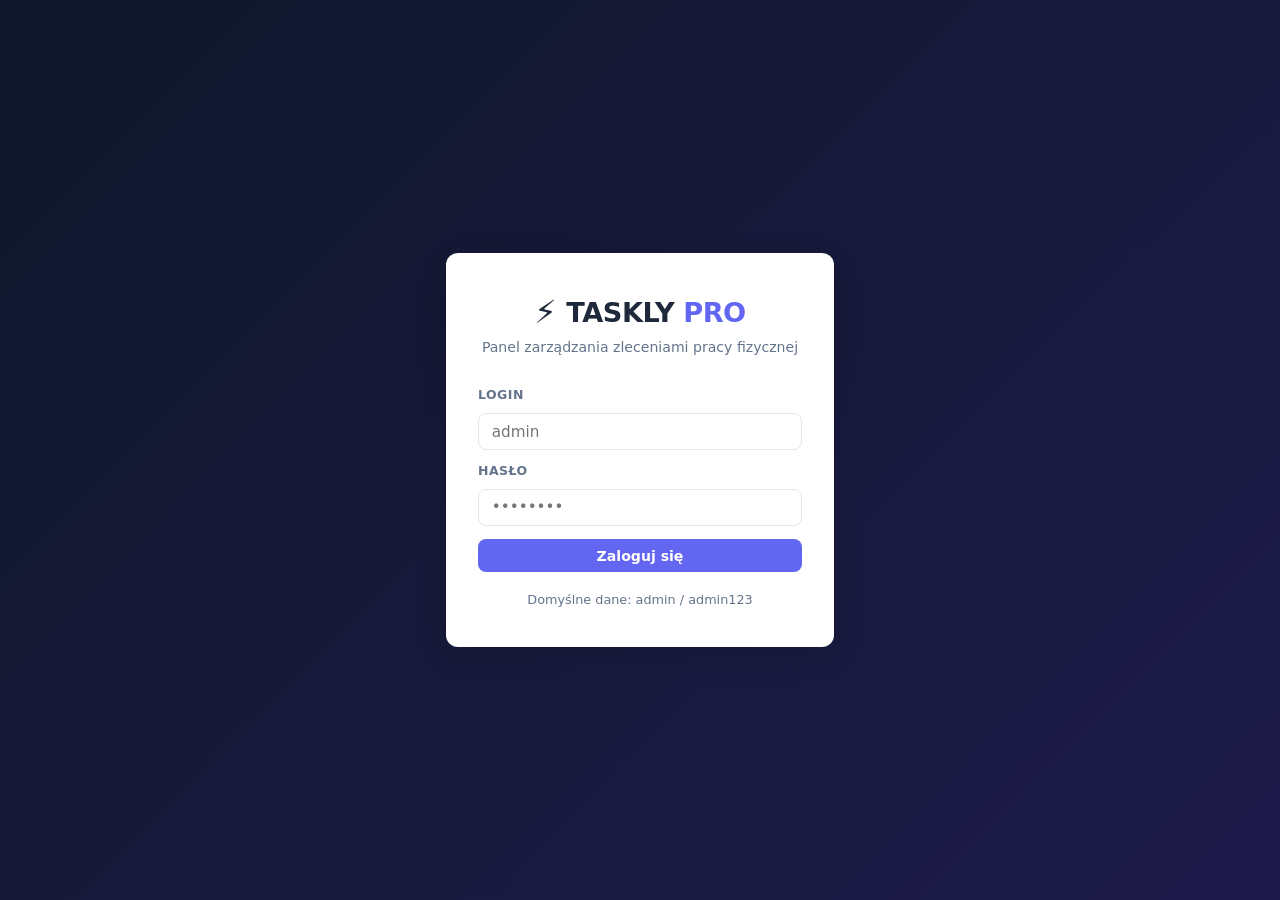
==== index.html @ d506e4e1 "Build TASKLY PRO - Complete SaaS work orders management web application Agent-Logs-Url: https://gith" ====
<!DOCTYPE html>
<html lang="pl">
<head>
  <meta charset="UTF-8" />
  <meta name="viewport" content="width=device-width, initial-scale=1.0" />
  <title>TASKLY PRO – Logowanie</title>
  <link rel="stylesheet" href="style.css" />
</head>
<body class="login-body">
  <div class="login-container">
    <div class="login-card">
      <div class="login-logo">
        <span class="logo-icon">⚡</span>
        <h1 class="logo-text">TASKLY <span class="logo-pro">PRO</span></h1>
      </div>
      <p class="login-subtitle">Panel zarządzania zleceniami pracy fizycznej</p>

      <form id="loginForm" class="login-form" novalidate>
        <div class="form-group">
          <label for="username">Login</label>
          <input
            type="text"
            id="username"
            placeholder="admin"
            autocomplete="username"
            required
          />
        </div>
        <div class="form-group">
          <label for="password">Hasło</label>
          <input
            type="password"
            id="password"
            placeholder="••••••••"
            autocomplete="current-password"
            required
          />
        </div>
        <div id="loginError" class="login-error hidden">
          Nieprawidłowy login lub hasło.
        </div>
        <button type="submit" class="btn btn-primary btn-full">
          Zaloguj się
        </button>
      </form>

      <p class="login-hint">Domyślne dane: admin / admin123</p>
    </div>
  </div>

  <script>
    // Redirect to app if already logged in
    if (localStorage.getItem('taskly_session') === 'active') {
      window.location.href = 'app.html';
    }

    document.getElementById('loginForm').addEventListener('submit', function (e) {
      e.preventDefault();
      const user = document.getElementById('username').value.trim();
      const pass = document.getElementById('password').value;
      const err  = document.getElementById('loginError');

      // Simple credential check – replace with real auth if needed
      if (user === 'admin' && pass === 'admin123') {
        localStorage.setItem('taskly_session', 'active');
        localStorage.setItem('taskly_user', user);
        window.location.href = 'app.html';
      } else {
        err.classList.remove('hidden');
      }
    });
  </script>
</body>
</html>
---- style.css ----
/* =============================================
   TASKLY PRO – style.css
   SaaS-style UI inspired by Stripe / Notion
   ============================================= */

/* ---------- CSS Variables ---------- */
:root {
  --bg:        #f4f6fb;
  --surface:   #ffffff;
  --sidebar-bg:#0f172a;
  --sidebar-fg:#94a3b8;
  --sidebar-active:#6366f1;
  --primary:   #6366f1;
  --primary-hover:#4f46e5;
  --text:      #1e293b;
  --text-muted:#64748b;
  --border:    #e2e8f0;
  --radius:    12px;
  --radius-sm: 8px;
  --shadow:    0 1px 3px rgba(0,0,0,.07), 0 4px 12px rgba(0,0,0,.05);
  --shadow-lg: 0 8px 30px rgba(0,0,0,.12);
  --green:  #22c55e; --green-light: #dcfce7;
  --yellow: #f59e0b; --yellow-light:#fef3c7;
  --blue:   #3b82f6; --blue-light:  #dbeafe;
  --purple: #8b5cf6; --purple-light:#ede9fe;
  --red:    #ef4444; --red-light:   #fee2e2;
  --sidebar-width: 230px;
  --topbar-height: 56px;
  --transition: .18s ease;
}

/* ---------- Reset ---------- */
*, *::before, *::after { box-sizing: border-box; margin: 0; padding: 0; }
html { font-size: 16px; }
body { font-family: 'Segoe UI', system-ui, -apple-system, sans-serif;
       color: var(--text); background: var(--bg); }
button { cursor: pointer; border: none; background: none; font-family: inherit; }
input, select, textarea { font-family: inherit; font-size: .9rem; }
a { color: inherit; text-decoration: none; }

/* ================================================
   LOGIN PAGE
   ================================================ */
.login-body {
  min-height: 100vh;
  display: flex;
  align-items: center;
  justify-content: center;
  background: linear-gradient(135deg, #0f172a 0%, #1e1b4b 100%);
}

.login-container { width: 100%; max-width: 420px; padding: 1rem; }

.login-card {
  background: var(--surface);
  border-radius: var(--radius);
  padding: 2.5rem 2rem;
  box-shadow: var(--shadow-lg);
}

.login-logo {
  display: flex;
  align-items: center;
  gap: .6rem;
  justify-content: center;
  margin-bottom: .5rem;
}
.logo-icon { font-size: 2rem; }
.logo-text  { font-size: 1.7rem; font-weight: 800; letter-spacing: -.5px; color: var(--text); }
.logo-pro   { color: var(--primary); }

.login-subtitle {
  text-align: center;
  color: var(--text-muted);
  font-size: .88rem;
  margin-bottom: 2rem;
}

.login-form .form-group { margin-bottom: 1.1rem; }
.login-form label { display: block; font-size: .82rem; font-weight: 600;
                    color: var(--text-muted); margin-bottom: .35rem; text-transform: uppercase; letter-spacing: .04em; }
.login-form input {
  width: 100%; padding: .65rem .9rem;
  border: 1.5px solid var(--border); border-radius: var(--radius-sm);
  font-size: .95rem; outline: none; transition: border-color var(--transition);
}
.login-form input:focus { border-color: var(--primary); }

.login-error {
  background: var(--red-light); color: var(--red);
  padding: .6rem .9rem; border-radius: var(--radius-sm);
  font-size: .88rem; margin-bottom: 1rem;
}

.login-hint {
  text-align: center; font-size: .8rem; color: var(--text-muted);
  margin-top: 1.2rem;
}

/* ================================================
   LAYOUT
   ================================================ */
.app-body { display: flex; min-height: 100vh; }

/* Sidebar */
.sidebar {
  width: var(--sidebar-width);
  background: var(--sidebar-bg);
  display: flex; flex-direction: column;
  position: fixed; top: 0; left: 0; bottom: 0; z-index: 100;
  transition: transform var(--transition);
}
.sidebar-header {
  display: flex; align-items: center; gap: .6rem;
  padding: 1.4rem 1.2rem 1rem;
  border-bottom: 1px solid rgba(255,255,255,.07);
}
.sidebar-header .logo-text { color: #f8fafc; font-size: 1.1rem; }
.sidebar-header .logo-icon { font-size: 1.4rem; }

.sidebar-nav { flex: 1; padding: .8rem 0; }
.nav-item {
  width: 100%; display: flex; align-items: center; gap: .75rem;
  padding: .7rem 1.2rem; color: var(--sidebar-fg); font-size: .88rem; font-weight: 500;
  border-radius: 0; transition: background var(--transition), color var(--transition);
  text-align: left;
}
.nav-item:hover  { background: rgba(255,255,255,.06); color: #f8fafc; }
.nav-item.active { background: rgba(99,102,241,.18); color: #f8fafc; border-left: 3px solid var(--sidebar-active); }
.nav-icon { font-size: 1rem; }

.sidebar-footer {
  padding: 1rem 1.2rem;
  border-top: 1px solid rgba(255,255,255,.07);
  display: flex; align-items: center; justify-content: space-between;
}
.sidebar-user { color: var(--sidebar-fg); font-size: .82rem; }

/* Topbar (mobile) */
.topbar {
  display: none;
  position: fixed; top: 0; left: 0; right: 0; height: var(--topbar-height);
  background: var(--sidebar-bg); z-index: 200;
  align-items: center; justify-content: space-between;
  padding: 0 1rem;
}
.topbar-title { color: #f8fafc; font-weight: 700; font-size: 1rem; }
.menu-toggle  { color: #f8fafc; font-size: 1.4rem; background: none; border: none; }

/* Main content */
.main-content {
  margin-left: var(--sidebar-width);
  flex: 1; min-width: 0;
  padding: 2rem;
  min-height: 100vh;
}

/* ================================================
   SECTIONS
   ================================================ */
.section { display: none; }
.section.active { display: block; }

.section-header {
  display: flex; align-items: center; justify-content: space-between;
  margin-bottom: 1.5rem; flex-wrap: wrap; gap: .5rem;
}
.section-header h2 { font-size: 1.5rem; font-weight: 700; }
.section-sub { color: var(--text-muted); font-size: .9rem; margin-top: .2rem; flex-basis: 100%; }

/* ================================================
   STAT CARDS (dashboard)
   ================================================ */
.stats-grid {
  display: grid;
  grid-template-columns: repeat(auto-fill, minmax(180px, 1fr));
  gap: 1rem; margin-bottom: 1.5rem;
}
.stat-card {
  background: var(--surface); border-radius: var(--radius);
  padding: 1.2rem; box-shadow: var(--shadow);
  display: flex; align-items: center; gap: 1rem;
  border-left: 4px solid var(--border);
  transition: box-shadow var(--transition);
}
.stat-card:hover { box-shadow: var(--shadow-lg); }
.stat-card.accent-green  { border-left-color: var(--green); }
.stat-card.accent-yellow { border-left-color: var(--yellow); }
.stat-card.accent-blue   { border-left-color: var(--blue); }
.stat-card.accent-purple { border-left-color: var(--purple); }
.stat-card.accent-red    { border-left-color: var(--red); }
.stat-icon  { font-size: 1.8rem; }
.stat-label { font-size: .75rem; color: var(--text-muted); font-weight: 600; text-transform: uppercase; letter-spacing: .04em; }
.stat-value { font-size: 1.5rem; font-weight: 800; margin-top: .1rem; }

/* ================================================
   CARDS
   ================================================ */
.card {
  background: var(--surface); border-radius: var(--radius);
  box-shadow: var(--shadow); border: 1px solid var(--border);
}
.card-header {
  display: flex; align-items: center; justify-content: space-between;
  padding: 1rem 1.2rem; border-bottom: 1px solid var(--border);
}
.card-header h3 { font-size: 1rem; font-weight: 700; }

/* ================================================
   JOBS GRID
   ================================================ */
.jobs-grid {
  display: grid;
  grid-template-columns: repeat(auto-fill, minmax(310px, 1fr));
  gap: 1rem;
}
.job-card {
  background: var(--surface); border-radius: var(--radius);
  border: 1px solid var(--border); box-shadow: var(--shadow);
  padding: 1.1rem 1.2rem; transition: box-shadow var(--transition);
  display: flex; flex-direction: column; gap: .7rem;
}
.job-card:hover { box-shadow: var(--shadow-lg); }

.job-card-top {
  display: flex; justify-content: space-between; align-items: flex-start;
}
.job-city { font-size: 1.05rem; font-weight: 700; }
.job-date { font-size: .78rem; color: var(--text-muted); }

.job-meta {
  display: flex; gap: .8rem; flex-wrap: wrap;
  font-size: .82rem; color: var(--text-muted);
}
.job-meta span { display: flex; align-items: center; gap: .25rem; }

.job-profit {
  font-size: 1rem; font-weight: 700; color: var(--green);
  display: flex; align-items: center; gap: .3rem;
}
.job-profit.negative { color: var(--red); }

.job-actions {
  display: flex; gap: .5rem; flex-wrap: wrap; align-items: center;
  padding-top: .5rem; border-top: 1px solid var(--border);
}

.status-badge {
  font-size: .72rem; font-weight: 700; letter-spacing: .04em; text-transform: uppercase;
  padding: .25rem .6rem; border-radius: 100px;
}
.status-NOWE      { background: var(--blue-light);   color: var(--blue); }
.status-W_TRAKCIE { background: var(--yellow-light);  color: var(--yellow); }
.status-ZROBIONE  { background: var(--green-light);   color: var(--green); }

/* Recent jobs list (dashboard) */
.jobs-list { padding: .5rem 0; }
.job-list-row {
  display: flex; align-items: center; justify-content: space-between;
  padding: .7rem 1.2rem; font-size: .88rem;
  border-bottom: 1px solid var(--border);
  gap: 1rem; flex-wrap: wrap;
}
.job-list-row:last-child { border-bottom: none; }
.job-list-city { font-weight: 600; }
.job-list-profit { font-weight: 700; color: var(--green); }
.job-list-empty  { padding: 1.5rem; text-align: center; color: var(--text-muted); }

/* Dashboard bottom */
.dashboard-bottom { margin-top: 0; }
.recent-jobs-card { overflow: hidden; }

/* ================================================
   FILTERS BAR
   ================================================ */
.filters-bar {
  display: flex; gap: 1rem; align-items: flex-end; flex-wrap: wrap;
  margin-bottom: 1.2rem; padding: 1rem;
  background: var(--surface); border-radius: var(--radius);
  border: 1px solid var(--border); box-shadow: var(--shadow);
}
.filter-group { display: flex; flex-direction: column; gap: .25rem; }
.filter-group label { font-size: .75rem; font-weight: 600; color: var(--text-muted); text-transform: uppercase; letter-spacing: .04em; }
.filter-group select,
.filter-group input {
  padding: .45rem .7rem; border: 1.5px solid var(--border);
  border-radius: var(--radius-sm); outline: none; min-width: 130px;
  transition: border-color var(--transition);
}
.filter-group select:focus,
.filter-group input:focus { border-color: var(--primary); }

/* ================================================
   WORKERS GRID
   ================================================ */
.workers-grid {
  display: grid; grid-template-columns: repeat(auto-fill, minmax(260px, 1fr)); gap: 1rem;
}
.worker-card {
  background: var(--surface); border-radius: var(--radius);
  border: 1px solid var(--border); box-shadow: var(--shadow);
  padding: 1.2rem; display: flex; flex-direction: column; gap: .8rem;
}
.worker-top { display: flex; justify-content: space-between; align-items: center; }
.worker-name { font-size: 1rem; font-weight: 700; }
.worker-phone { font-size: .82rem; color: var(--text-muted); }
.worker-skills { font-size: .82rem; color: var(--text-muted); }
.worker-actions { display: flex; gap: .5rem; align-items: center; }

/* Toggle switch */
.toggle { position: relative; display: inline-block; width: 42px; height: 24px; }
.toggle input { opacity: 0; width: 0; height: 0; }
.toggle-slider {
  position: absolute; cursor: pointer; inset: 0;
  background: #cbd5e1; border-radius: 24px; transition: background var(--transition);
}
.toggle-slider::before {
  content: ''; position: absolute;
  width: 18px; height: 18px; border-radius: 50%;
  left: 3px; bottom: 3px; background: #fff;
  transition: transform var(--transition);
  box-shadow: 0 1px 3px rgba(0,0,0,.2);
}
.toggle input:checked + .toggle-slider { background: var(--primary); }
.toggle input:checked + .toggle-slider::before { transform: translateX(18px); }

.toggle-group { display: flex; align-items: center; justify-content: space-between; }

/* ================================================
   CLIENTS GRID
   ================================================ */
.clients-grid {
  display: grid; grid-template-columns: repeat(auto-fill, minmax(280px, 1fr)); gap: 1rem;
}
.client-card {
  background: var(--surface); border-radius: var(--radius);
  border: 1px solid var(--border); box-shadow: var(--shadow);
  padding: 1.2rem; display: flex; flex-direction: column; gap: .5rem;
}
.client-name  { font-size: 1rem; font-weight: 700; }
.client-phone { font-size: .82rem; color: var(--text-muted); }
.client-jobs  { font-size: .82rem; color: var(--primary); font-weight: 600; }
.client-actions { display: flex; gap: .5rem; margin-top: .5rem; }

/* ================================================
   STATS DETAIL
   ================================================ */
.stats-detail-grid {
  display: grid; grid-template-columns: repeat(auto-fill, minmax(300px, 1fr)); gap: 1rem;
}
.stat-detail-card { padding: 1.2rem; }
.stat-detail-card.wide { grid-column: 1 / -1; }
.stat-detail-card h3 { margin-bottom: 1rem; font-size: .95rem; font-weight: 700; }

.chart-placeholder { min-height: 180px; }

/* Bar chart rows */
.chart-bar-row {
  display: flex; align-items: center; gap: .8rem; margin-bottom: .6rem;
}
.chart-bar-label { width: 80px; font-size: .8rem; color: var(--text-muted); text-align: right; flex-shrink: 0; }
.chart-bar-wrap  { flex: 1; background: var(--bg); border-radius: 100px; height: 14px; overflow: hidden; }
.chart-bar-fill  { height: 100%; border-radius: 100px; background: var(--primary); transition: width .4s ease; }
.chart-bar-value { font-size: .8rem; font-weight: 600; width: 60px; text-align: right; flex-shrink: 0; }

/* ================================================
   BUTTONS
   ================================================ */
.btn {
  display: inline-flex; align-items: center; justify-content: center;
  padding: .55rem 1.1rem; border-radius: var(--radius-sm);
  font-size: .88rem; font-weight: 600; transition: all var(--transition);
  white-space: nowrap;
}
.btn-primary { background: var(--primary); color: #fff; }
.btn-primary:hover { background: var(--primary-hover); }
.btn-ghost { color: var(--text-muted); border: 1.5px solid var(--border); background: transparent; }
.btn-ghost:hover { background: var(--bg); }
.btn-danger { background: var(--red); color: #fff; }
.btn-danger:hover { opacity: .85; }
.btn-sm { padding: .35rem .75rem; font-size: .8rem; }
.btn-full { width: 100%; }
.btn-icon { padding: .35rem .5rem; font-size: .9rem; }

/* ================================================
   MODAL
   ================================================ */
.modal-overlay {
  position: fixed; inset: 0; background: rgba(15,23,42,.55);
  display: flex; align-items: center; justify-content: center;
  z-index: 500; padding: 1rem;
  backdrop-filter: blur(3px);
}
.modal {
  background: var(--surface); border-radius: var(--radius);
  box-shadow: var(--shadow-lg); width: 100%; max-width: 540px;
  max-height: 90vh; display: flex; flex-direction: column;
  overflow: hidden;
}
.modal-header {
  display: flex; align-items: center; justify-content: space-between;
  padding: 1.1rem 1.4rem; border-bottom: 1px solid var(--border);
}
.modal-header h3 { font-size: 1.05rem; font-weight: 700; }
.modal-close { font-size: 1.1rem; color: var(--text-muted); border-radius: 6px; padding: .2rem .4rem; }
.modal-close:hover { background: var(--bg); color: var(--text); }
.modal-body { padding: 1.2rem 1.4rem; overflow-y: auto; flex: 1; }
.modal-footer {
  padding: 1rem 1.4rem; border-top: 1px solid var(--border);
  display: flex; justify-content: flex-end; gap: .6rem;
}

/* ================================================
   FORMS (modal)
   ================================================ */
.form-row {
  display: grid; grid-template-columns: 1fr 1fr; gap: .8rem;
  margin-bottom: .8rem;
}
.form-group { display: flex; flex-direction: column; gap: .3rem; }
.form-group:not(:last-child):not(.form-row .form-group) { margin-bottom: .8rem; }
.form-group label {
  font-size: .78rem; font-weight: 600; color: var(--text-muted);
  text-transform: uppercase; letter-spacing: .04em;
}
.form-group input,
.form-group select,
.form-group textarea {
  padding: .55rem .8rem; border: 1.5px solid var(--border);
  border-radius: var(--radius-sm); outline: none;
  transition: border-color var(--transition);
  background: var(--surface); color: var(--text);
}
.form-group input:focus,
.form-group select:focus,
.form-group textarea:focus { border-color: var(--primary); }
.form-group textarea { resize: vertical; }

.profit-preview {
  display: flex; align-items: center; justify-content: space-between;
  padding: .8rem 1rem; margin-top: .8rem; font-weight: 600; font-size: .9rem;
}
.profit-value { font-size: 1.2rem; color: var(--green); font-weight: 800; }
.profit-value.negative { color: var(--red); }

/* ================================================
   TOAST
   ================================================ */
.toast {
  position: fixed; bottom: 1.5rem; right: 1.5rem;
  background: var(--text); color: #fff;
  padding: .75rem 1.2rem; border-radius: var(--radius-sm);
  font-size: .88rem; font-weight: 500; box-shadow: var(--shadow-lg);
  z-index: 1000; transition: opacity .3s ease, transform .3s ease;
  max-width: 320px;
}
.toast.success { background: var(--green); }
.toast.error   { background: var(--red); }
.toast.hidden  { opacity: 0; pointer-events: none; transform: translateY(10px); }

/* ================================================
   EMPTY STATES
   ================================================ */
.empty-state {
  text-align: center; padding: 3rem 1rem; color: var(--text-muted);
}
.empty-state .empty-icon { font-size: 2.5rem; margin-bottom: .5rem; }
.empty-state p { font-size: .9rem; }

/* ================================================
   UTILITIES
   ================================================ */
.hidden { display: none !important; }
.text-muted { color: var(--text-muted); }

/* ================================================
   MOBILE RESPONSIVE
   ================================================ */
@media (max-width: 768px) {
  .topbar { display: flex; }

  .sidebar {
    transform: translateX(-100%);
    top: var(--topbar-height);
  }
  .sidebar.open { transform: translateX(0); }

  .main-content {
    margin-left: 0;
    padding: 1rem;
    margin-top: var(--topbar-height);
  }

  .form-row { grid-template-columns: 1fr; }
  .stats-grid { grid-template-columns: repeat(2, 1fr); }
  .jobs-grid  { grid-template-columns: 1fr; }
}

@media (max-width: 480px) {
  .stats-grid { grid-template-columns: 1fr; }
  .modal { max-width: 100%; border-radius: var(--radius) var(--radius) 0 0; align-self: flex-end; max-height: 95vh; }
  .modal-overlay { align-items: flex-end; }
}
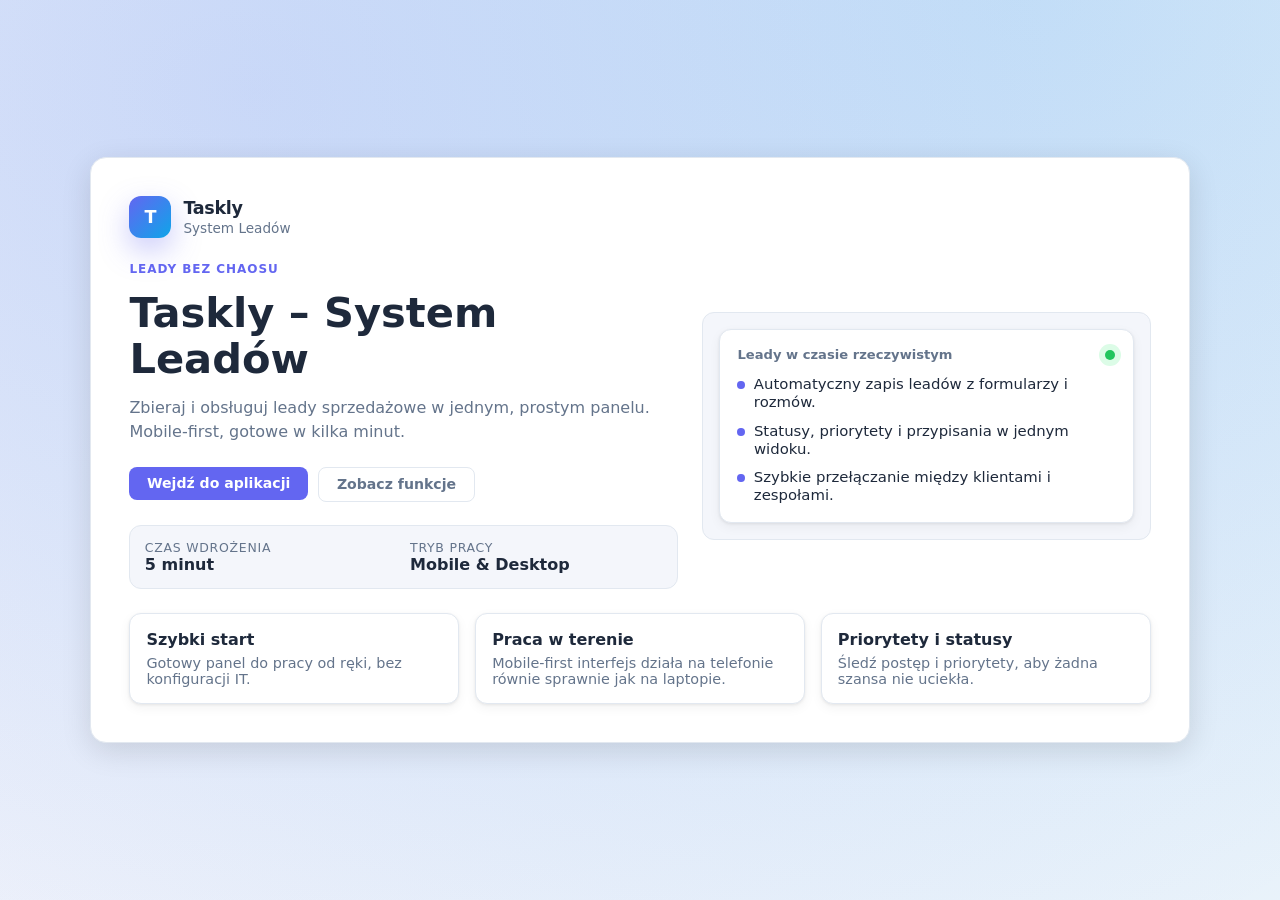
==== commit 8f43f522: "feat: add lead-gen landing page Co-authored-by: slusarskialan0-rgb <262707348+slusarskialan0-rgb@use" ====
--- a/index.html
+++ b/index.html
@@ -3,72 +3,83 @@
 <head>
   <meta charset="UTF-8" />
   <meta name="viewport" content="width=device-width, initial-scale=1.0" />
-  <title>TASKLY PRO – Logowanie</title>
+  <title>Taskly – System Leadów</title>
   <link rel="stylesheet" href="style.css" />
 </head>
-<body class="login-body">
-  <div class="login-container">
-    <div class="login-card">
-      <div class="login-logo">
-        <span class="logo-icon">⚡</span>
-        <h1 class="logo-text">TASKLY <span class="logo-pro">PRO</span></h1>
+<body class="landing-body">
+  <div class="landing-shell">
+    <header class="landing-header">
+      <div class="landing-brand">
+        <div class="landing-mark" aria-hidden="true">T</div>
+        <div>
+          <div class="brand-name">Taskly</div>
+          <div class="brand-tag">System Leadów</div>
+        </div>
       </div>
-      <p class="login-subtitle">Panel zarządzania zleceniami pracy fizycznej</p>
+    </header>
 
-      <form id="loginForm" class="login-form" novalidate>
-        <div class="form-group">
-          <label for="username">Login</label>
-          <input
-            type="text"
-            id="username"
-            placeholder="admin"
-            autocomplete="username"
-            required
-          />
+    <div class="landing-main">
+      <section class="landing-hero">
+        <p class="eyebrow">Leady bez chaosu</p>
+        <h1>Taskly – System Leadów</h1>
+        <p class="lead">
+          Zbieraj i obsługuj leady sprzedażowe w jednym, prostym panelu.
+          Mobile-first, gotowe w kilka minut.
+        </p>
+        <div class="landing-cta">
+          <a class="btn btn-primary" href="app.html">Wejdź do aplikacji</a>
+          <a class="btn btn-ghost" href="#features">Zobacz funkcje</a>
         </div>
-        <div class="form-group">
-          <label for="password">Hasło</label>
-          <input
-            type="password"
-            id="password"
-            placeholder="••••••••"
-            autocomplete="current-password"
-            required
-          />
+        <div class="landing-meta">
+          <div>
+            <div class="meta-label">Czas wdrożenia</div>
+            <div class="meta-value">5 minut</div>
+          </div>
+          <div>
+            <div class="meta-label">Tryb pracy</div>
+            <div class="meta-value">Mobile &amp; Desktop</div>
+          </div>
         </div>
-        <div id="loginError" class="login-error hidden">
-          Nieprawidłowy login lub hasło.
+      </section>
+
+      <section class="landing-panel" aria-label="Podgląd działania">
+        <div class="panel-card">
+          <div class="panel-head">
+            <div class="panel-status">Leady w czasie rzeczywistym</div>
+            <div class="panel-dot" aria-hidden="true"></div>
+          </div>
+          <ul class="panel-list">
+            <li>
+              <span class="panel-bullet" aria-hidden="true"></span>
+              <span>Automatyczny zapis leadów z formularzy i rozmów.</span>
+            </li>
+            <li>
+              <span class="panel-bullet" aria-hidden="true"></span>
+              <span>Statusy, priorytety i przypisania w jednym widoku.</span>
+            </li>
+            <li>
+              <span class="panel-bullet" aria-hidden="true"></span>
+              <span>Szybkie przełączanie między klientami i zespołami.</span>
+            </li>
+          </ul>
         </div>
-        <button type="submit" class="btn btn-primary btn-full">
-          Zaloguj się
-        </button>
-      </form>
+      </section>
+    </div>
 
-      <p class="login-hint">Domyślne dane: admin / admin123</p>
-    </div>
+    <section id="features" class="landing-features" aria-label="Najważniejsze funkcje">
+      <div class="feature-card">
+        <div class="feature-title">Szybki start</div>
+        <p class="feature-desc">Gotowy panel do pracy od ręki, bez konfiguracji IT.</p>
+      </div>
+      <div class="feature-card">
+        <div class="feature-title">Praca w terenie</div>
+        <p class="feature-desc">Mobile-first interfejs działa na telefonie równie sprawnie jak na laptopie.</p>
+      </div>
+      <div class="feature-card">
+        <div class="feature-title">Priorytety i statusy</div>
+        <p class="feature-desc">Śledź postęp i priorytety, aby żadna szansa nie uciekła.</p>
+      </div>
+    </section>
   </div>
-
-  <script>
-    // Redirect to app if already logged in
-    if (localStorage.getItem('taskly_session') === 'active') {
-      window.location.href = 'app.html';
-    }
-
-    document.getElementById('loginForm').addEventListener('submit', function (e) {
-      e.preventDefault();
-      const user = document.getElementById('username').value.trim();
-      const pass = document.getElementById('password').value;
-      const err  = document.getElementById('loginError');
-
-      // Simple credential check – replace with real auth if needed
-      if (user === 'admin' && pass === 'admin123') {
-        localStorage.setItem('taskly_session', 'active');
-        localStorage.setItem('taskly_user', user);
-        window.location.href = 'app.html';
-      } else {
-        err.classList.remove('hidden');
-      }
-    });
-  </script>
 </body>
 </html>
--- a/style.css
+++ b/style.css
@@ -39,6 +39,156 @@
 a { color: inherit; text-decoration: none; }
 
 /* ================================================
+   LANDING PAGE
+   ================================================ */
+.landing-body {
+  min-height: 100vh;
+  display: flex;
+  align-items: center;
+  justify-content: center;
+  padding: 1.5rem;
+  background: radial-gradient(120% 120% at 20% 10%, rgba(99,102,241,.16), transparent),
+              radial-gradient(140% 140% at 80% 0%, rgba(14,165,233,.18), transparent),
+              var(--bg);
+}
+
+.landing-shell {
+  width: 100%;
+  max-width: 1100px;
+  background: var(--surface);
+  border-radius: 16px;
+  padding: clamp(1.5rem, 3vw, 2.6rem);
+  box-shadow: var(--shadow-lg);
+  border: 1px solid var(--border);
+  display: flex;
+  flex-direction: column;
+  gap: 1.5rem;
+}
+
+.landing-header {
+  display: flex;
+  align-items: center;
+  justify-content: space-between;
+  gap: 1rem;
+}
+
+.landing-brand { display: flex; align-items: center; gap: .75rem; }
+.landing-mark {
+  width: 42px; height: 42px;
+  border-radius: 12px;
+  background: linear-gradient(135deg, var(--primary), #0ea5e9);
+  color: #fff; font-weight: 800; font-size: 1.1rem;
+  display: inline-flex; align-items: center; justify-content: center;
+  box-shadow: 0 12px 30px rgba(99,102,241,.35);
+}
+.brand-name { font-size: 1.1rem; font-weight: 800; letter-spacing: -.02em; }
+.brand-tag  { color: var(--text-muted); font-size: .85rem; margin-top: .1rem; }
+
+.landing-main {
+  display: grid;
+  gap: 1.5rem;
+}
+
+@media (min-width: 900px) {
+  .landing-main { grid-template-columns: 1.1fr 0.9fr; align-items: center; }
+}
+
+.landing-hero { display: flex; flex-direction: column; gap: .9rem; }
+.eyebrow {
+  letter-spacing: .08em;
+  text-transform: uppercase;
+  font-size: .75rem;
+  font-weight: 700;
+  color: var(--primary);
+}
+.landing-hero h1 {
+  font-size: clamp(1.9rem, 4vw, 2.6rem);
+  line-height: 1.1;
+  font-weight: 800;
+}
+.landing-hero .lead {
+  color: var(--text-muted);
+  font-size: 1rem;
+  line-height: 1.5;
+}
+.landing-cta {
+  display: flex;
+  flex-direction: column;
+  gap: .65rem;
+  align-items: flex-start;
+  margin: .5rem 0;
+}
+@media (min-width: 640px) { .landing-cta { flex-direction: row; } }
+
+.landing-meta {
+  display: grid;
+  grid-template-columns: repeat(auto-fit, minmax(160px, 1fr));
+  gap: .8rem;
+  padding: .9rem;
+  background: var(--bg);
+  border-radius: var(--radius);
+  border: 1px solid var(--border);
+}
+.meta-label {
+  font-size: .78rem;
+  color: var(--text-muted);
+  text-transform: uppercase;
+  letter-spacing: .06em;
+}
+.meta-value { font-weight: 700; }
+
+.landing-panel {
+  background: var(--bg);
+  border-radius: var(--radius);
+  padding: 1rem;
+  border: 1px solid var(--border);
+}
+.panel-card {
+  background: var(--surface);
+  border-radius: var(--radius);
+  padding: 1.1rem;
+  box-shadow: var(--shadow);
+  border: 1px solid var(--border);
+}
+.panel-head {
+  display: flex;
+  align-items: center;
+  justify-content: space-between;
+  margin-bottom: .8rem;
+}
+.panel-status { font-size: .82rem; font-weight: 700; color: var(--text-muted); }
+.panel-dot {
+  width: 10px; height: 10px; border-radius: 50%;
+  background: var(--green);
+  box-shadow: 0 0 0 6px var(--green-light);
+}
+.panel-list { list-style: none; display: grid; gap: .65rem; }
+.panel-list li { display: flex; gap: .55rem; align-items: flex-start; font-size: .93rem; color: var(--text); }
+.panel-bullet {
+  width: 8px; height: 8px;
+  border-radius: 50%;
+  background: var(--primary);
+  margin-top: .38rem;
+}
+
+.landing-features {
+  display: grid;
+  grid-template-columns: repeat(auto-fit, minmax(240px, 1fr));
+  gap: 1rem;
+}
+.feature-card {
+  background: var(--surface);
+  border-radius: var(--radius);
+  padding: 1rem;
+  border: 1px solid var(--border);
+  box-shadow: var(--shadow);
+  display: grid;
+  gap: .35rem;
+}
+.feature-title { font-weight: 700; }
+.feature-desc { color: var(--text-muted); font-size: .9rem; }
+
+/* ================================================
    LOGIN PAGE
    ================================================ */
 .login-body {
@@ -468,6 +618,38 @@
 .empty-state p { font-size: .9rem; }
 
 /* ================================================
+   PROFILE
+   ================================================ */
+.profile-card {
+  max-width: 620px;
+  padding: 2rem;
+}
+.profile-avatar {
+  width: 72px; height: 72px;
+  border-radius: 50%;
+  background: var(--primary);
+  color: #fff;
+  display: flex; align-items: center; justify-content: center;
+  font-size: 1.8rem; font-weight: 800;
+  margin-bottom: 1.5rem;
+  user-select: none;
+}
+.profile-divider {
+  border: none;
+  border-top: 1px solid var(--border);
+  margin: 1.5rem 0 1rem;
+}
+.profile-section-title {
+  font-size: .8rem; font-weight: 700;
+  color: var(--text-muted); text-transform: uppercase;
+  letter-spacing: .04em; margin-bottom: 1rem;
+}
+.profile-actions {
+  margin-top: 1.5rem;
+  display: flex; gap: .8rem;
+}
+
+/* ================================================
    UTILITIES
    ================================================ */
 .hidden { display: none !important; }
